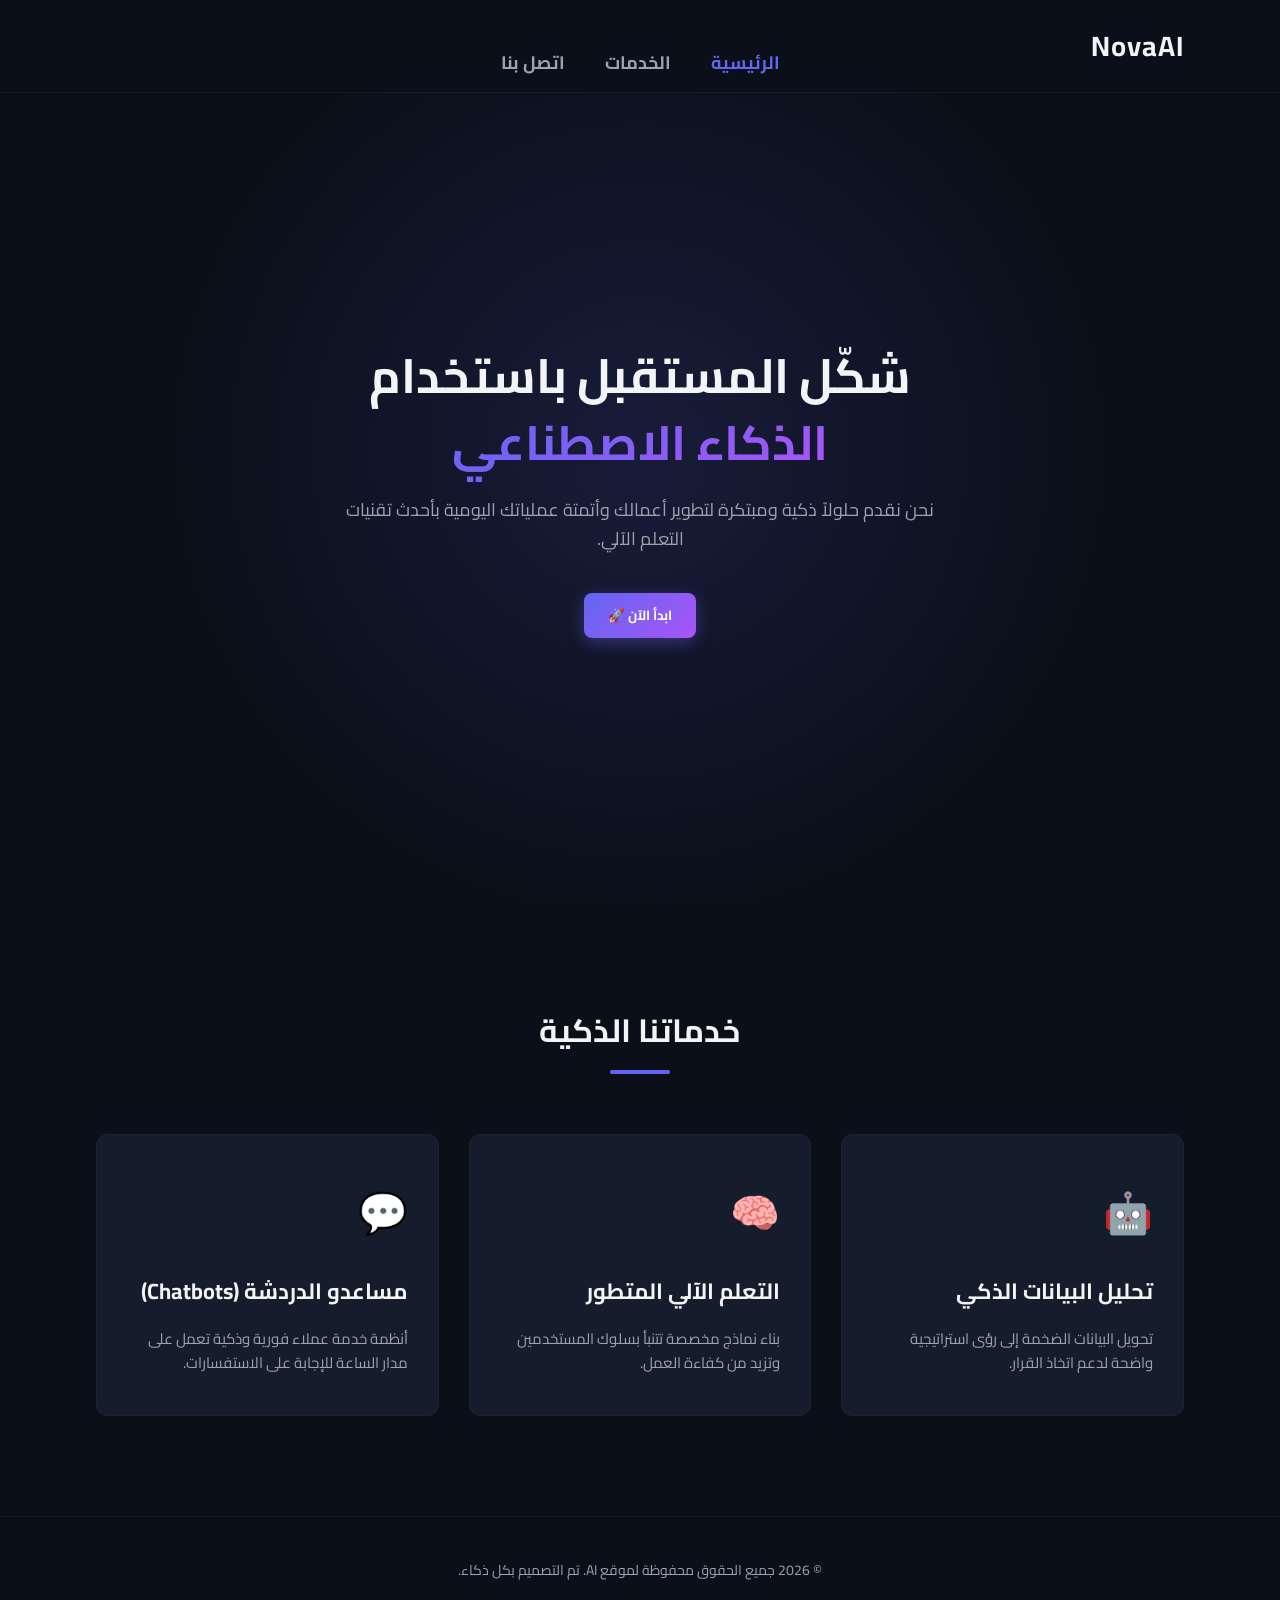
==== ai.html @ 1997c6a1 "Add files via upload" ====
<!DOCTYPE html>
<html lang="ar" dir="rtl">
<head>
    <meta charset="UTF-8">
    <meta name="viewport" content="width=device-width, initial-scale=1.0">
    <title>Nova AI</title>
    <link rel="stylesheet" href="style.css">
    <link rel="preconnect" href="https://fonts.googleapis.com">
    <link rel="preconnect" href="https://fonts.gstatic.com" crossorigin>
    <link href="https://fonts.googleapis.com/css2?family=Cairo:wght@300;400;700&display=swap" rel="stylesheet">
</head>
<style>
        * {
            margin: 0;
            padding: 0;
            box-sizing: border-box;
            font-family: 'Cairo', sans-serif;
        }

        :root {
            --bg-color: #0b0f19;
            --card-bg: #151c2c;
            --sidebar-bg: #0f1524;
            --primary-color: #6366f1;
            --secondary-color: #a855f7;
            --text-color: #f3f4f6;
            --text-muted: #9ca3af;
            --active-chat: rgba(99, 102, 241, 0.15);
            --danger-color: #ef4444;
            --success-color: #10b981;
        }

        body {
            background-color: var(--bg-color);
            color: var(--text-color);
            display: flex;
            height: 100vh;
            overflow: hidden;
            position: relative;
        }

        /* --- التعديل الخرافي الجديد: تكبير الضوء لأقصى درجة وزيادة قوته ووضوحه --- */
        body::before {
            content: "";
            position: absolute;
            top: 30%; /* رفعه للأعلى للشمال أكثر */
            left: 35%; 
            transform: translate(-50%, -50%);
            width: 1200px; /* تكبير الحجم بشكل هائل من 800px إلى 1200px ليغطي الخلفية بالكامل */
            height: 1200px;
            /* زيادة opacity الألوان لـ 0.28 و 0.12 ليصبح الضوء واضح جداً ومشبع */
            background: radial-gradient(circle, rgba(168, 85, 247, 0.28) 0%, rgba(99, 102, 241, 0.12) 40%, transparent 70%);
            pointer-events: none; 
            z-index: 0;
            filter: blur(60px); /* زيادة التمويه للحفاظ على انسيابية ونعومة الإضاءة العملاقة */
        }

        /* --- القائمة الجانبية (Sidebar) --- */
        .sidebar {
            width: 280px;
            background-color: var(--sidebar-bg);
            border-left: 1px solid rgba(255, 255, 255, 0.05);
            display: flex;
            flex-direction: column;
            padding: 15px;
            height: 100%;
            position: relative;
            z-index: 2;
        }

        .user-badge {
            background: rgba(255, 255, 255, 0.03);
            padding: 10px;
            border-radius: 8px;
            margin-bottom: 15px;
            font-size: 13px;
            border: 1px solid rgba(255, 255, 255, 0.05);
            color: var(--text-muted);
            text-align: center;
        }
        .user-badge strong { color: white; }

        .new-chat-btn {
            background: linear-gradient(135deg, var(--primary-color), var(--secondary-color));
            color: white;
            border: none;
            padding: 12px;
            border-radius: 10px;
            font-size: 15px;
            font-weight: bold;
            cursor: pointer;
            display: flex;
            align-items: center;
            justify-content: center;
            gap: 10px;
            margin-bottom: 15px;
        }

        .about-me-container {
            margin-bottom: 15px;
            background: rgba(255, 255, 255, 0.02);
            border: 1px solid rgba(255, 255, 255, 0.05);
            border-radius: 8px;
            overflow: hidden;
        }

        .about-me-toggle {
            width: 100%;
            background: none;
            border: none;
            color: var(--text-color);
            padding: 10px;
            font-size: 13px;
            font-weight: bold;
            text-align: right;
            cursor: pointer;
            display: flex;
            justify-content: space-between;
            align-items: center;
            transition: background 0.3s;
        }
        .about-me-toggle:hover { background: rgba(255, 255, 255, 0.03); }

        .about-me-content {
            display: none;
            padding: 10px;
            border-top: 1px solid rgba(255, 255, 255, 0.05);
            flex-direction: column;
            gap: 8px;
        }

        .about-me-content textarea {
            width: 100%;
            height: 70px;
            background-color: var(--bg-color);
            border: 1px solid rgba(255, 255, 255, 0.1);
            border-radius: 6px;
            color: white;
            padding: 8px;
            font-size: 12px;
            resize: none;
            outline: none;
            font-family: 'Cairo', sans-serif;
        }

        .save-about-btn {
            background-color: var(--primary-color);
            color: white;
            border: none;
            padding: 6px;
            border-radius: 4px;
            font-size: 12px;
            font-weight: bold;
            cursor: pointer;
            transition: opacity 0.3s;
        }
        .save-about-btn:hover { opacity: 0.9; }

        .history-title {
            font-size: 12px;
            color: var(--text-muted);
            margin-bottom: 10px;
            font-weight: bold;
        }

        .chats-list {
            flex: 1;
            overflow-y: auto;
            display: flex;
            flex-direction: column;
            gap: 8px;
        }

        .chat-item {
            padding: 10px 12px;
            background-color: rgba(255, 255, 255, 0.02);
            border-radius: 8px;
            cursor: pointer;
            font-size: 14px;
            display: flex;
            align-items: center;
            justify-content: space-between;
            transition: all 0.3s;
            border: 1px solid transparent;
            gap: 10px;
        }

        .chat-item-text {
            flex: 1;
            white-space: nowrap;
            overflow: hidden;
            text-overflow: ellipsis;
        }

        .chat-item:hover, .chat-item.active {
            background-color: var(--active-chat);
            border-color: rgba(99, 102, 241, 0.3);
            color: white;
        }

        .delete-chat-btn {
            background: none;
            border: none;
            color: var(--text-muted);
            cursor: pointer;
            font-size: 14px;
            padding: 2px 5px;
            border-radius: 4px;
            transition: all 0.2s;
            display: flex;
            align-items: center;
            justify-content: center;
        }
        .delete-chat-btn:hover {
            color: #f87171;
            background-color: rgba(239, 68, 68, 0.15);
        }

        .sidebar-footer {
            padding-top: 15px;
            border-top: 1px solid rgba(255, 255, 255, 0.05);
            display: flex;
            flex-direction: column;
            gap: 10px;
        }

        .home-btn {
            background-color: rgba(99, 102, 241, 0.1);
            color: #a5b4fc;
            border: 1px solid rgba(99, 102, 241, 0.2);
            padding: 10px;
            border-radius: 8px;
            cursor: pointer;
            font-size: 14px;
            font-weight: bold;
            text-align: center;
            text-decoration: none;
            transition: all 0.3s;
        }
        .home-btn:hover {
            background-color: rgba(99, 102, 241, 0.2);
            color: white;
        }

        .logout-btn {
            background-color: rgba(239, 68, 68, 0.1);
            color: #f87171;
            border: 1px solid rgba(239, 68, 68, 0.2);
            padding: 10px;
            border-radius: 8px;
            cursor: pointer;
            font-size: 14px;
            font-weight: bold;
            text-align: center;
            transition: all 0.3s;
        }
        .logout-btn:hover { background-color: rgba(239, 68, 68, 0.2); }

        /* --- منطقة الشات الرئيسية --- */
        .main-chat {
            flex: 1;
            display: flex;
            flex-direction: column;
            background-color: transparent; 
            height: 100%;
            position: relative;
            z-index: 1;
        }

        .ai-header {
            padding: 20px;
            background-color: rgba(21, 28, 44, 0.6); /* زيادة الشفافية لتجعل الضوء العملاق يسطع من الخلف */
            backdrop-filter: blur(12px);
            border-bottom: 1px solid rgba(255, 255, 255, 0.05);
            display: flex;
            align-items: center;
            justify-content: space-between;
        }

        .ai-header h2 { font-size: 18px; }
        .ai-header h2 span { color: var(--primary-color); }

        .header-controls {
            display: flex;
            align-items: center;
            gap: 12px;
        }

        .voice-selector {
            background-color: var(--bg-color);
            color: var(--text-color);
            border: 1px solid rgba(255, 255, 255, 0.1);
            padding: 8px 12px;
            border-radius: 8px;
            font-size: 13px;
            outline: none;
            cursor: pointer;
            font-family: 'Cairo', sans-serif;
        }

        .voice-selector option {
            background-color: var(--card-bg);
        }

        .call-btn {
            background-color: rgba(16, 185, 129, 0.1);
            color: var(--success-color);
            border: 1px solid rgba(16, 185, 129, 0.2);
            padding: 8px 16px;
            border-radius: 20px;
            cursor: pointer;
            font-weight: bold;
            display: flex;
            align-items: center;
            gap: 8px;
            transition: all 0.3s;
        }
        .call-btn.in-call {
            background-color: rgba(239, 68, 68, 0.2);
            color: var(--danger-color);
            border-color: rgba(239, 68, 68, 0.3);
            animation: pulse 1.5s infinite;
        }

        .chat-box {
            flex: 1;
            padding: 20px;
            overflow-y: auto;
            display: flex;
            flex-direction: column;
            gap: 20px;
            background: transparent;
        }

        .message {
            max-width: 75%;
            padding: 14px 18px;
            border-radius: 12px;
            line-height: 1.6;
            font-size: 15px;
            word-wrap: break-word;
            box-shadow: 0 4px 15px rgba(0, 0, 0, 0.1);
        }

        .message.bot { background-color: rgba(21, 28, 44, 0.8); border: 1px solid rgba(255, 255, 255, 0.05); align-self: flex-start; border-top-right-radius: 2px;}
        .message.user { background: linear-gradient(135deg, var(--primary-color), var(--secondary-color)); color: white; align-self: flex-end; border-top-left-radius: 2px;}
        .message.error { background-color: rgba(239, 68, 68, 0.1); color: #f87171; align-self: center; font-size: 13px; }

        .input-area {
            padding: 20px;
            border-top: 1px solid rgba(255, 255, 255, 0.05);
            background-color: rgba(21, 28, 44, 0.6);
            backdrop-filter: blur(12px);
        }

        .input-wrapper {
            display: flex;
            gap: 12px;
            max-width: 900px;
            margin: 0 auto;
            width: 100%;
            align-items: center;
        }

        .input-wrapper input {
            flex: 1;
            background-color: var(--bg-color);
            border: 1px solid rgba(255, 255, 255, 0.1);
            padding: 14px 20px;
            border-radius: 10px;
            color: white;
            outline: none;
        }

        .voice-btn {
            background-color: rgba(255, 255, 255, 0.03);
            color: var(--text-muted);
            border: 1px solid rgba(255, 255, 255, 0.1);
            width: 48px;
            height: 48px;
            border-radius: 10px;
            cursor: pointer;
            font-size: 20px;
            display: flex;
            align-items: center;
            justify-content: center;
            transition: all 0.3s;
        }
        .voice-btn.recording {
            background-color: rgba(239, 68, 68, 0.2);
            color: var(--danger-color);
            border-color: var(--danger-color);
            animation: pulse 1.5s infinite;
        }

        .send-btn {
            background: linear-gradient(135deg, var(--primary-color), var(--secondary-color));
            color: white;
            border: none;
            height: 48px;
            padding: 0 24px;
            border-radius: 10px;
            font-weight: 700;
            cursor: pointer;
        }

        @keyframes pulse {
            0% { transform: scale(1); }
            50% { transform: scale(1.04); box-shadow: 0 0 15px rgba(239, 68, 68, 0.4); }
            100% { transform: scale(1); }
        }

        @media (max-width: 768px) {
            body { flex-direction: column; }
            .sidebar { width: 100%; height: auto; max-height: 320px; border-left: none; border-bottom: 1px solid rgba(255, 255, 255, 0.05); overflow-y: auto;}
            body::before { width: 500px; height: 500px; top: 35%; left: 50%; }
        }
    </style>
    <link href="https://fonts.googleapis.com/css2?family=Cairo:wght@400;700&display=swap" rel="stylesheet">
</head>
<body>

    <div class="sidebar">
        <div class="user-badge" id="userBadge">مرحباً، <strong>مستخدم</strong></div>
        <button class="new-chat-btn" onclick="startNewChat()">📝 محادثة جديدة</button>
        
        <div class="about-me-container">
            <button class="about-me-toggle" onclick="toggleAboutMePanel()">👤 عرّفني عن نفسك <span id="aboutArrow">▼</span></button>
            <div class="about-me-content" id="aboutMeContent">
                <textarea id="aboutMeText" placeholder="اكتب هنا ماذا تحب، ماذا تكره، مجال عملك، أو كيف ترغب أن يناديك الـ AI..."></textarea>
                <button class="save-about-btn" onclick="saveAboutMeData()">حفظ البيانات 💾</button>
            </div>
        </div>

        <div class="history-title">محادثاتك الحالية</div>
        <div class="chats-list" id="chatsList"></div>
        
        <div class="sidebar-footer">
            <a href="index.html" class="home-btn" onclick="stopLiveCallUI()">🏠 الصفحة الرئيسية</a>
            <button class="logout-btn" onclick="handleLogout()">تسجيل الخروج 🚪</button>
        </div>
    </div>

    <div class="main-chat">
        <div class="ai-header">
            <h2>🤖 مساعد <span>NovaAI</span> المباشر</h2>
            
            <div class="header-controls">
                <select id="genderVoiceSelect" class="voice-selector" onchange="window.speechSynthesis.cancel()">
                    <option value="female">👤 صوت أنثى</option>
                    <option value="male">👨 صوت ذكر</option>
                </select>
                <button class="call-btn" id="callBtn" onclick="toggleLiveCall()">📞 مكالمة صوتية</button>
            </div>
        </div>
        <div class="chat-box" id="chatBox"></div>
        <div class="input-area">
            <div class="input-wrapper">
                <button class="voice-btn" id="voiceBtn" onclick="toggleVoiceRecord()">🎙️</button>
                <input type="text" id="userInput" placeholder="اكتب سؤالك أو استخدم الفويس..." onkeypress="checkEnter(event)">
                <button class="send-btn" onclick="sendMessage()">إرسال ✨</button>
            </div>
        </div>
    </div>

    <script>
        let currentUser = JSON.parse(localStorage.getItem('nova_current_user')) || null;
        let userChats = {};
        let currentChatId = "";
        
        let recognition;
        let isRecording = false;
        let isCallActive = false;
        let shouldKeepListening = false;

        window.onload = function() {
            if (!currentUser) {
                window.location.href = "index.html";
                return;
            }
            document.getElementById('userBadge').innerHTML = `مرحباً، <strong>${currentUser.name}</strong>`;
            
            userChats = JSON.parse(localStorage.getItem(`chats_${currentUser.email}`)) || {};
            currentChatId = localStorage.getItem(`current_id_${currentUser.email}`) || "";

            const savedAbout = localStorage.getItem(`about_${currentUser.email}`) || "";
            document.getElementById('aboutMeText').value = savedAbout;

            if (Object.keys(userChats).length === 0 || !currentChatId) {
                startNewChat();
            } else {
                renderSidebar();
                loadChat(currentChatId);
            }

            initSpeechRecognition();
            
            if (typeof speechSynthesis !== 'undefined' && speechSynthesis.onvoiceschanged !== undefined) {
                speechSynthesis.onvoiceschanged = () => {};
            }
        };

        function toggleAboutMePanel() {
            const panel = document.getElementById('aboutMeContent');
            const arrow = document.getElementById('aboutArrow');
            if (panel.style.display === 'flex') {
                panel.style.display = 'none';
                arrow.innerText = '▼';
            } else {
                panel.style.display = 'flex';
                arrow.innerText = '▲';
            }
        }

        function saveAboutMeData() {
            const text = document.getElementById('aboutMeText').value.trim();
            localStorage.setItem(`about_${currentUser.email}`, text);
            alert("تم حفظ بيانات اهتماماتك بنجاح! الـ AI سيعتمد عليها في الردود القادمة البطل. ⚡");
            toggleAboutMePanel();
        }

        function getSystemPrompt(isCall = false) {
            const personalInfo = localStorage.getItem(`about_${currentUser.email}`) || "";
            let basePrompt = "أنت مساعد ذكي واسمك NovaAI وتجيب دائما باللغة العربية باختصار وسرعة.";
            
            if (isCall) {
                basePrompt = "أنت مساعد ذكي في مكالمة صوتية حية. أجب دائماً باللغة العربية باختصار شديد ومباشر (سطر واحد فقط).";
            }

            if (personalInfo) {
                basePrompt += `\nمعلومات هامة جداً عن المستخدم يجب أن تبني إجابتك وتفضيلاتك وتعاملك معها بناءً عليها: [ ${personalInfo} ]`;
            }
            return basePrompt;
        }

        function initSpeechRecognition() {
            window.SpeechRecognition = window.SpeechRecognition || window.webkitSpeechRecognition;
            if (window.SpeechRecognition) {
                recognition = new SpeechRecognition();
                recognition.continuous = false;
                recognition.lang = 'ar-SA';
                recognition.interimResults = false;

                recognition.onresult = function(event) {
                    const resultText = event.results[0][0].transcript;
                    if (isCallActive) {
                        sendLiveCallMessage(resultText);
                    } else {
                        document.getElementById('userInput').value = resultText;
                        stopVoiceUI();
                    }
                };

                recognition.onerror = function() {
                    if (isCallActive && shouldKeepListening) {
                        try { recognition.start(); } catch(e){}
                    }
                };

                recognition.onend = function() {
                    if (isRecording) stopVoiceUI();
                    if (isCallActive && shouldKeepListening && !window.speechSynthesis.speaking) {
                        try { recognition.start(); } catch(e){}
                    }
                };
            }
        }

        function toggleVoiceRecord() {
            if (!recognition) {
                alert("متصفحك لا يدعم التعرف على الصوت.");
                return;
            }
            if (isRecording) {
                recognition.stop();
                stopVoiceUI();
            } else {
                if (isCallActive) toggleLiveCall();
                isRecording = true;
                document.getElementById('voiceBtn').classList.add('recording');
                document.getElementById('userInput').placeholder = "جاري الاستماع لصوتك... تكلم الآن";
                recognition.start();
            }
        }

        function stopVoiceUI() {
            isRecording = false;
            document.getElementById('voiceBtn').classList.remove('recording');
            document.getElementById('userInput').placeholder = "اكتب سؤالك أو استخدم الفويس...";
        }

        function toggleLiveCall() {
            if (!recognition) {
                alert("متصفحك لا يدعم المكالمات الصوتية الذكية.");
                return;
            }
            if (isCallActive) {
                stopLiveCallUI();
            } else {
                if (isRecording) toggleVoiceRecord();
                isCallActive = true;
                shouldKeepListening = true;
                document.getElementById('callBtn').classList.add('in-call');
                document.getElementById('callBtn').innerText = "🛑 إنهاء المكالمة";
                speakText("أهلاً بك، تم بدء الاتصال بنجاح. أنا أستمع إليك الآن تفضل.");
                
                setTimeout(() => {
                    if (isCallActive) {
                        try { recognition.start(); } catch(e){}
                    }
                }, 4000);
            }
        }

        function stopLiveCallUI() {
            isCallActive = false;
            shouldKeepListening = false;
            window.speechSynthesis.cancel();
            if (recognition) {
                try { recognition.stop(); } catch(e){}
            }
            document.getElementById('callBtn').classList.remove('in-call');
            document.getElementById('callBtn').innerText = "📞 مكالمة صوتية";
        }

        function speakText(text) {
            window.speechSynthesis.cancel();
            const utterance = new SpeechSynthesisUtterance(text);
            utterance.lang = 'ar-SA';
            
            const selectedGender = document.getElementById('genderVoiceSelect').value;
            const voices = window.speechSynthesis.getVoices();
            
            let arabicVoices = voices.filter(voice => voice.lang.includes('ar'));
            let targetVoice = null;

            if (selectedGender === 'female') {
                targetVoice = arabicVoices.find(v => 
                    v.name.toLowerCase().includes('female') || 
                    v.name.toLowerCase().includes('mady') || 
                    v.name.toLowerCase().includes('zayd') ||
                    v.name.includes('ليلى') || v.name.includes('مريم') || v.name.includes('زينة')
                );
                utterance.pitch = 1.35; 
                utterance.rate = 1.05; 
            } else {
                targetVoice = arabicVoices.find(v => 
                    v.name.toLowerCase().includes('male') || 
                    v.name.toLowerCase().includes('naim') ||
                    v.name.includes('ماجد') || v.name.includes('طارق')
                );
                utterance.pitch = 0.70; 
                utterance.rate = 0.90; 
            }

            if (targetVoice) {
                utterance.voice = targetVoice;
            } else if (arabicVoices.length > 0) {
                utterance.voice = arabicVoices[0];
            }

            utterance.onend = function() {
                if (isCallActive && shouldKeepListening) {
                    try { recognition.start(); } catch(e){}
                }
            };
            
            window.speechSynthesis.speak(utterance);
        }

async function sendLiveCallMessage(text) {
    if (text.trim() === '') return;
    
    printMessage('user', text);
    userChats[currentChatId].messages.push({ role: "user", text: text });

    try {
        const systemPrompt = getSystemPrompt(true);
        const fullPrompt = `${systemPrompt}\nالمستخدم: ${text}`;
        const encodedPrompt = encodeURIComponent(fullPrompt);
        
        const response = await fetch(`https://text.pollinations.ai/${encodedPrompt}?model=searchgpt&system=true`);
        if (!response.ok) throw new Error('Network error');
        
        const aiResponseText = await response.text();
        const cleanReply = aiResponseText.trim();

        printMessage('bot', cleanReply);
        userChats[currentChatId].messages.push({ role: "bot", text: cleanReply });
        saveUserData();
        
        speakText(cleanReply);

    } catch (error) {
        if (isCallActive && shouldKeepListening) {
            speakText("عذراً حبيبي، واجهت مشكلة اتصال خفيفة. أعد الكلمة.");
        }
    }
}
        function printMessage(role, text) {
            const chatBox = document.getElementById('chatBox');
            const msgDiv = document.createElement('div');
            msgDiv.className = `message ${role}`;
            msgDiv.innerText = text;
            chatBox.appendChild(msgDiv);
            chatBox.scrollTop = chatBox.scrollHeight;
        }

        function handleLogout() {
            stopLiveCallUI();
            localStorage.removeItem('nova_current_user');
            window.location.href = "index.html";
        }

        function startNewChat() {
            const id = 'chat_' + Date.now();
            userChats[id] = {
                title: "محادثه جديده",
                messages: [{ role: "bot", text: `أهلاً بك يا ${currentUser.name}! كيف يمكنني مساعدتك اليوم؟ ⚡` }]
            };
            currentChatId = id;
            saveUserData();
            renderSidebar();
            loadChat(id);
        }

        function deleteChat(chatId, event) {
            event.stopPropagation();
            if (confirm("هل أنت متأكد من رغبتك في حذف هذه المحادثة نهائياً؟")) {
                if (isCallActive && currentChatId === chatId) { stopLiveCallUI(); }
                delete userChats[chatId];
                saveUserData();
                if (currentChatId === chatId) {
                    const remainingChatIds = Object.keys(userChats);
                    if (remainingChatIds.length > 0) { currentChatId = remainingChatIds[0]; } 
                    else { startNewChat(); return; }
                }
                renderSidebar();
                loadChat(currentChatId);
            }
        }

        function saveUserData() {
            if (currentUser) {
                localStorage.setItem(`chats_${currentUser.email}`, JSON.stringify(userChats));
                localStorage.setItem(`current_id_${currentUser.email}`, currentChatId);
            }
        }

        function renderSidebar() {
            const listContainer = document.getElementById('chatsList');
            listContainer.innerHTML = "";
            const sortedIds = Object.keys(userChats).sort((a, b) => b.split('_')[1] - a.split('_')[1]);

            sortedIds.forEach(id => {
                const item = document.createElement('div');
                item.className = `chat-item ${id === currentChatId ? 'active' : ''}`;
                item.onclick = () => { if(!isCallActive) loadChat(id); };

                const textSpan = document.createElement('span');
                textSpan.className = 'chat-item-text';
                textSpan.innerText = userChats[id].title;

                const deleteBtn = document.createElement('button');
                deleteBtn.className = 'delete-chat-btn';
                deleteBtn.innerHTML = '🗑️';
                deleteBtn.title = 'حذف المحادثة';
                deleteBtn.onclick = (e) => deleteChat(id, e);

                item.appendChild(textSpan);
                item.appendChild(deleteBtn);
                listContainer.appendChild(item);
            });
        }

        function loadChat(id) {
            currentChatId = id;
            saveUserData();
            renderSidebar();

            const chatBox = document.getElementById('chatBox');
            chatBox.innerHTML = "";

            if (userChats[id] && userChats[id].messages) {
                userChats[id].messages.forEach(msg => {
                    printMessage(msg.role, msg.text);
                });
            }
        }

async function sendMessage() {
    const inputElement = document.getElementById('userInput');
    const messageText = inputElement.value.trim();
    if (messageText === '') return;

    if (userChats[currentChatId].title === "محادثه جديده") {
        userChats[currentChatId].title = messageText.substring(0, 22) + (messageText.length > 22 ? "..." : "");
        renderSidebar();
    }

    printMessage('user', messageText);
    userChats[currentChatId].messages.push({ role: "user", text: messageText });
    inputElement.value = '';

    const chatBox = document.getElementById('chatBox');
    const loadingDiv = document.createElement('div');
    loadingDiv.className = 'message bot';
    loadingDiv.innerText = "جاري الكتابة... ⚡";
    chatBox.appendChild(loadingDiv);
    chatBox.scrollTop = chatBox.scrollHeight;

    try {
        const systemPrompt = getSystemPrompt(false);
        // التعديل هنا: دمج النص بنظام نقي ومباشر لضمان عدم حدوث مشاكل في السيرفر المجاني
        const fullPrompt = `${systemPrompt}\nالمستخدم: ${messageText}`;
        const encodedPrompt = encodeURIComponent(fullPrompt);
        
        // استخدام موديل مستقر وسريع جداً لتجنب الـ Fetch error
        const response = await fetch(`https://text.pollinations.ai/${encodedPrompt}?model=searchgpt&system=true`);
        
        if (!response.ok) throw new Error('Network response was not ok');
        const aiResponseText = await response.text();
        
        if (chatBox.contains(loadingDiv)) { chatBox.removeChild(loadingDiv); }

        const cleanReply = aiResponseText.trim();
        printMessage('bot', cleanReply);
        userChats[currentChatId].messages.push({ role: "bot", text: cleanReply });
        saveUserData();

    } catch (error) {
        if (chatBox.contains(loadingDiv)) { chatBox.removeChild(loadingDiv); }
        printMessage('error', "⚠️ السيرفر مشغول حالياً، جرب إرسال الرسالة مرة أخرى.");
        console.error("Fetch error:", error);
    }
}    </script>
</body>
</html>
---- style.css ----
/* إعدادات عامة */
* {
    margin: 0;
    padding: 0;
    box-sizing: border-box;
    font-family: 'Cairo', sans-serif;
}

:root {
    --bg-color: #0b0f19;
    --card-bg: #151c2c;
    --primary-color: #6366f1;
    --secondary-color: #a855f7;
    --text-color: #f3f4f6;
    --text-muted: #9ca3af;
}

body {
    background-color: var(--bg-color);
    color: var(--text-color);
    overflow-x: hidden;
}

.container {
    width: 85%;
    max-width: 1200px;
    margin: 0 auto;
}

/* تحديث شريط التنقل للتوسيط الكامل */
header {
    background-color: rgba(11, 15, 25, 0.8);
    backdrop-filter: blur(10px);
    position: fixed;
    width: 100%;
    top: 0;
    z-index: 100;
    border-bottom: 1px solid rgba(255, 255, 255, 0.05);
}

.navbar {
    display: flex;
    justify-content: space-between; /* يحافظ على الشعار في طرفه */
    align-items: center;
    padding: 20px 0;
    position: relative; /* ضرورية ليعمل التوسيط المطلق للقائمة بداخلها */
}

/* تكبير حجم الشعار (اللوجو) */
.logo {
    font-size: 28px; /* كانت 24px */
    font-weight: 700;
    letter-spacing: 1px;
}

/* تكبير حجم روابط القائمة وزيادة المسافة بينها */
.nav-links {
    display: flex;
    list-style: none;
    gap: 40px; /* زدت المسافة بين الكلمات من 30px لـ 40px لتكون مريحة أكثر */
    position: absolute;
    left: 50%;
    transform: translateX(-50%);
}

.nav-links a {
    color: var(--text-muted);
    text-decoration: none;
    transition: color 0.3s;
    font-size: 18px; /* ضفنا حجم الخط هنا لتكبير الروابط */
    font-weight: 700; /* جعلنا الخط عريض (Bold) ليبدو أوضح وأجمل */
}
.nav-links a:hover, .nav-links a.active {
    color: var(--primary-color);
}
/* الأزرار */
.btn {
    display: inline-block;
    padding: 10px 24px;
    border-radius: 8px;
    text-decoration: none;
    font-weight: 700;
    transition: all 0.3s ease;
}

.btn-nav {
    background: linear-gradient(135deg, var(--primary-color), var(--secondary-color));
    color: white;
}

.btn-primary {
    background: linear-gradient(135deg, var(--primary-color), var(--secondary-color));
    color: white;
    box-shadow: 0 4px 15px rgba(99, 102, 241, 0.4);
}

.btn-secondary {
    background: transparent;
    color: white;
    border: 1px solid rgba(255, 255, 255, 0.2);
}

.btn:hover {
    transform: translateY(-2px);
    opacity: 0.9;
}

/* القسم الرئيسي (Hero) */
.hero {
    height: 100vh;
    display: flex;
    align-items: center;
    justify-content: center;
    text-align: center;
    background: radial-gradient(circle at center, rgba(99, 102, 241, 0.15) 0%, transparent 60%);
    padding-top: 80px;
}

.hero-content h1 {
    font-size: 48px;
    line-height: 1.4;
    margin-bottom: 20px;
}

.hero-content h1 span {
    background: linear-gradient(135deg, var(--primary-color), var(--secondary-color));
    -webkit-background-clip: text;
    -webkit-text-fill-color: transparent;
}

.hero-content p {
    color: var(--text-muted);
    font-size: 18px;
    max-width: 600px;
    margin: 0 auto 40px auto;
    line-height: 1.6;
}

.hero-buttons {
    display: flex;
    justify-content: center;
    gap: 20px;
}

/* قسم الخدمات */
.services {
    padding: 100px 0;
}

.section-title {
    text-align: center;
    font-size: 32px;
    margin-bottom: 60px;
    position: relative;
}

.section-title::after {
    content: '';
    display: block;
    width: 60px;
    height: 4px;
    background: var(--primary-color);
    margin: 10px auto 0 auto;
    border-radius: 2px;
}

.services-grid {
    display: grid;
    grid-template-columns: repeat(auto-fit, minmax(300px, 1fr));
    gap: 30px;
}

.card {
    background-color: var(--card-bg);
    padding: 40px 30px;
    border-radius: 12px;
    transition: all 0.3s ease;
    border: 1px solid rgba(255, 255, 255, 0.03);
}

.card:hover {
    transform: translateY(-10px);
    border-color: rgba(99, 102, 241, 0.3);
    box-shadow: 0 10px 30px rgba(0, 0, 0, 0.3);
}

.card-icon {
    font-size: 40px;
    margin-bottom: 20px;
}

.card h3 {
    font-size: 22px;
    margin-bottom: 15px;
}

.card p {
    color: var(--text-muted);
    font-size: 15px;
    line-height: 1.6;
}

/* التذييل */
footer {
    text-align: center;
    padding: 40px 0;
    color: var(--text-muted);
    border-top: 1px solid rgba(255, 255, 255, 0.05);
    font-size: 14px;
}

/* التوافق مع الشاشات الصغيرة */
@media (max-width: 768px) {
    .nav-links, .btn-nav {
        display: none; /* لإبقاء التصميم بسيطاً على الهواتف بدون تعقيد JS */
    }
    .hero-content h1 {
        font-size: 32px;
    }
    .hero-buttons {
        flex-direction: column;
        gap: 15px;
    }
}

-----------------------------------------------services.html---------------------

/* تنسيق خاص بصفحة الخدمات المستقلة */
.page-header {
    padding: 150px 0 50px 0;
    text-align: center;
    background: radial-gradient(circle at top, rgba(168, 85, 247, 0.1) 0%, transparent 50%);
}

.page-header h1 {
    font-size: 40px;
    margin-bottom: 15px;
    background: linear-gradient(135deg, var(--primary-color), var(--secondary-color));
    -webkit-background-clip: text;
    -webkit-text-fill-color: transparent;
}

.page-header p {
    color: var(--text-muted);
    font-size: 16px;
    max-width: 600px;
    margin: 0 auto;
    line-height: 1.6;
}

.services-page-content {
    padding: 60px 0 100px 0;
}

-----------------------------------------------contact.html---------------------



/* تنسيقات صفحة اتصل بنا */
.contact-section {
    padding: 40px 0 100px 0;
}

.contact-container {
    display: grid;
    grid-template-columns: 1fr 1.5fr;
    gap: 50px;
    align-items: start;
}

/* صندوق معلومات الاتصال */
.contact-info {
    background-color: var(--card-bg);
    padding: 40px;
    border-radius: 12px;
    border: 1px solid rgba(255, 255, 255, 0.03);
}

.contact-info h3 {
    font-size: 24px;
    margin-bottom: 10px;
    color: var(--text-color);
}

.info-desc {
    color: var(--text-muted);
    font-size: 14px;
    margin-bottom: 30px;
}

.info-item {
    display: flex;
    align-items: center;
    gap: 20px;
    margin-bottom: 25px;
}

.info-icon {
    font-size: 28px;
    background: rgba(99, 102, 241, 0.1);
    padding: 10px;
    border-radius: 8px;
    width: 50px;
    height: 50px;
    display: flex;
    align-items: center;
    justify-content: center;
}

.info-item h4 {
    font-size: 16px;
    margin-bottom: 2px;
}

.info-item p {
    color: var(--text-muted);
    font-size: 14px;
}

/* تصميم النموذج (Form) */
.contact-form {
    background-color: var(--card-bg);
    padding: 40px;
    border-radius: 12px;
    border: 1px solid rgba(255, 255, 255, 0.03);
    display: flex;
    flex-direction: column;
    gap: 20px;
}

.form-group {
    display: flex;
    flex-direction: column;
    gap: 8px;
}

.form-group label {
    font-size: 14px;
    color: var(--text-color);
    font-weight: 700;
}

.form-group input, .form-group textarea {
    background-color: #0b0f19;
    border: 1px solid rgba(255, 255, 255, 0.1);
    padding: 12px 15px;
    border-radius: 8px;
    color: white;
    font-family: 'Cairo', sans-serif;
    font-size: 14px;
    transition: border-color 0.3s;
}

.form-group input:focus, .form-group textarea:focus {
    outline: none;
    border-color: var(--primary-color);
}

.btn-block {
    width: 100%;
    border: none;
    cursor: pointer;
    font-size: 16px;
    padding: 14px;
}

/* التوافق مع الهواتف */
@media (max-width: 900px) {
    .contact-container {
        grid-template-columns: 1fr;
        gap: 30px;
    }
}
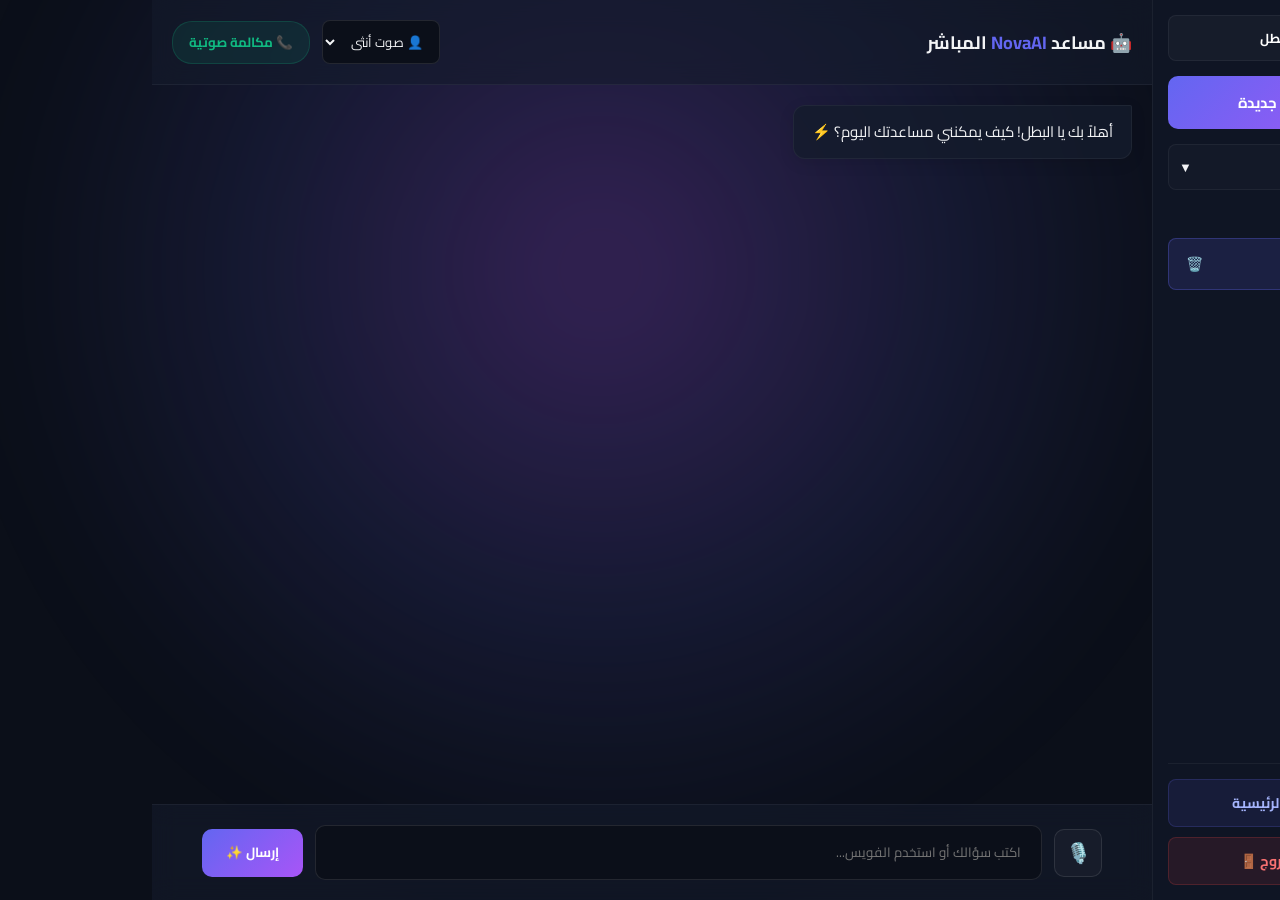
==== commit abe40c13: "Add files via upload" ====
--- a/ai.html
+++ b/ai.html
@@ -473,33 +473,32 @@
         let isCallActive = false;
         let shouldKeepListening = false;
 
-        window.onload = function() {
-            if (!currentUser) {
-                window.location.href = "index.html";
-                return;
-            }
-            document.getElementById('userBadge').innerHTML = `مرحباً، <strong>${currentUser.name}</strong>`;
-            
-            userChats = JSON.parse(localStorage.getItem(`chats_${currentUser.email}`)) || {};
-            currentChatId = localStorage.getItem(`current_id_${currentUser.email}`) || "";
-
-            const savedAbout = localStorage.getItem(`about_${currentUser.email}`) || "";
-            document.getElementById('aboutMeText').value = savedAbout;
-
-            if (Object.keys(userChats).length === 0 || !currentChatId) {
-                startNewChat();
-            } else {
-                renderSidebar();
-                loadChat(currentChatId);
-            }
-
-            initSpeechRecognition();
-            
-            if (typeof speechSynthesis !== 'undefined' && speechSynthesis.onvoiceschanged !== undefined) {
-                speechSynthesis.onvoiceschanged = () => {};
-            }
-        };
-
+window.onload = function() {
+    // إذا لم يجد مستخدم مسجل، سيضع اسماً افتراضياً بدلاً من إخفاء القائمة أو الخروج
+    if (!currentUser) {
+        currentUser = { name: "البطل", email: "guest@nova.ai" };
+    }
+    document.getElementById('userBadge').innerHTML = `مرحباً، <strong>${currentUser.name}</strong>`;
+    
+    userChats = JSON.parse(localStorage.getItem(`chats_${currentUser.email}`)) || {};
+    currentChatId = localStorage.getItem(`current_id_${currentUser.email}`) || "";
+
+    const savedAbout = localStorage.getItem(`about_${currentUser.email}`) || "";
+    document.getElementById('aboutMeText').value = savedAbout;
+
+    if (Object.keys(userChats).length === 0 || !currentChatId) {
+        startNewChat();
+    } else {
+        renderSidebar();
+        loadChat(currentChatId);
+    }
+
+    initSpeechRecognition();
+    
+    if (typeof speechSynthesis !== 'undefined' && speechSynthesis.onvoiceschanged !== undefined) {
+        speechSynthesis.onvoiceschanged = () => {};
+    }
+};
         function toggleAboutMePanel() {
             const panel = document.getElementById('aboutMeContent');
             const arrow = document.getElementById('aboutArrow');
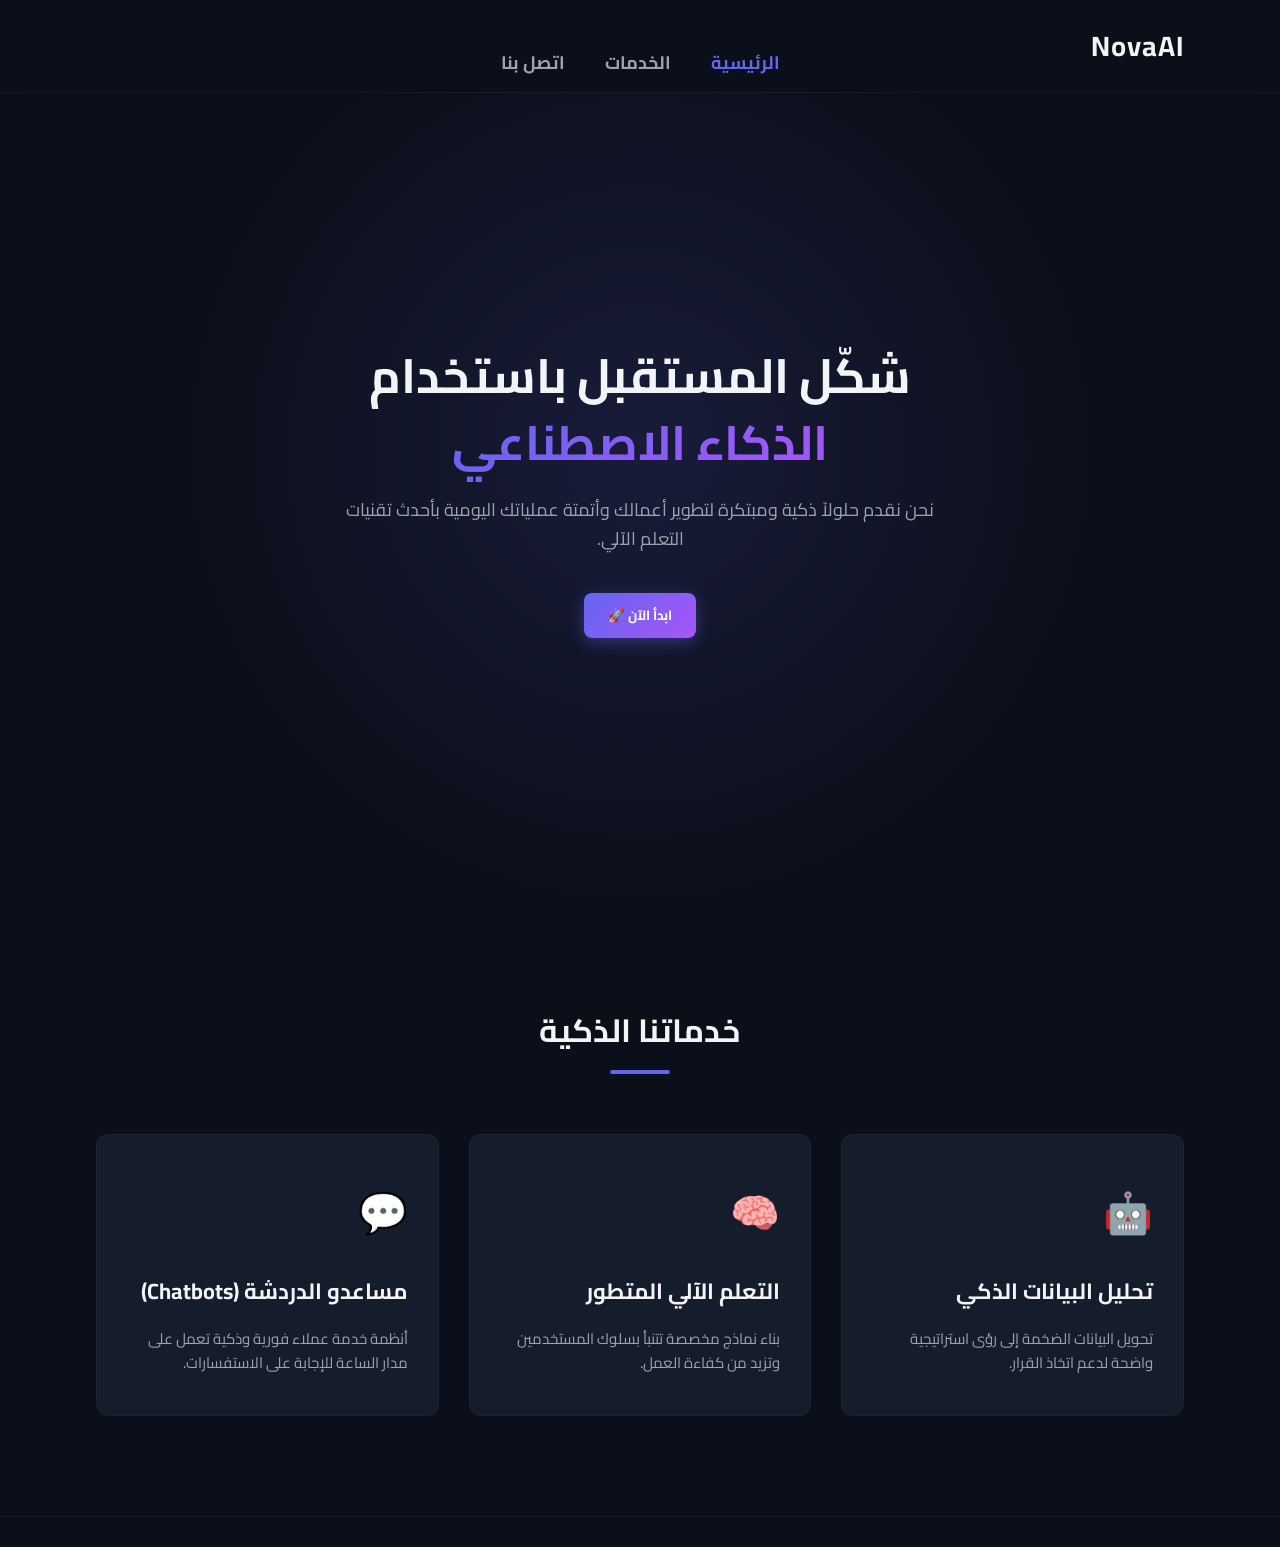
==== commit dedb129f: "Add files via upload" ====
--- a/ai.html
+++ b/ai.html
@@ -1,14 +1,3 @@
-<!DOCTYPE html>
-<html lang="ar" dir="rtl">
-<head>
-    <meta charset="UTF-8">
-    <meta name="viewport" content="width=device-width, initial-scale=1.0">
-    <title>Nova AI</title>
-    <link rel="stylesheet" href="style.css">
-    <link rel="preconnect" href="https://fonts.googleapis.com">
-    <link rel="preconnect" href="https://fonts.gstatic.com" crossorigin>
-    <link href="https://fonts.googleapis.com/css2?family=Cairo:wght@300;400;700&display=swap" rel="stylesheet">
-</head>
 <style>
         * {
             margin: 0;
@@ -473,32 +462,33 @@
         let isCallActive = false;
         let shouldKeepListening = false;
 
-window.onload = function() {
-    // إذا لم يجد مستخدم مسجل، سيضع اسماً افتراضياً بدلاً من إخفاء القائمة أو الخروج
-    if (!currentUser) {
-        currentUser = { name: "البطل", email: "guest@nova.ai" };
-    }
-    document.getElementById('userBadge').innerHTML = `مرحباً، <strong>${currentUser.name}</strong>`;
-    
-    userChats = JSON.parse(localStorage.getItem(`chats_${currentUser.email}`)) || {};
-    currentChatId = localStorage.getItem(`current_id_${currentUser.email}`) || "";
-
-    const savedAbout = localStorage.getItem(`about_${currentUser.email}`) || "";
-    document.getElementById('aboutMeText').value = savedAbout;
-
-    if (Object.keys(userChats).length === 0 || !currentChatId) {
-        startNewChat();
-    } else {
-        renderSidebar();
-        loadChat(currentChatId);
-    }
-
-    initSpeechRecognition();
-    
-    if (typeof speechSynthesis !== 'undefined' && speechSynthesis.onvoiceschanged !== undefined) {
-        speechSynthesis.onvoiceschanged = () => {};
-    }
-};
+        window.onload = function() {
+            if (!currentUser) {
+                window.location.href = "index.html";
+                return;
+            }
+            document.getElementById('userBadge').innerHTML = `مرحباً، <strong>${currentUser.name}</strong>`;
+            
+            userChats = JSON.parse(localStorage.getItem(`chats_${currentUser.email}`)) || {};
+            currentChatId = localStorage.getItem(`current_id_${currentUser.email}`) || "";
+
+            const savedAbout = localStorage.getItem(`about_${currentUser.email}`) || "";
+            document.getElementById('aboutMeText').value = savedAbout;
+
+            if (Object.keys(userChats).length === 0 || !currentChatId) {
+                startNewChat();
+            } else {
+                renderSidebar();
+                loadChat(currentChatId);
+            }
+
+            initSpeechRecognition();
+            
+            if (typeof speechSynthesis !== 'undefined' && speechSynthesis.onvoiceschanged !== undefined) {
+                speechSynthesis.onvoiceschanged = () => {};
+            }
+        };
+
         function toggleAboutMePanel() {
             const panel = document.getElementById('aboutMeContent');
             const arrow = document.getElementById('aboutArrow');
@@ -667,35 +657,33 @@
             window.speechSynthesis.speak(utterance);
         }
 
-async function sendLiveCallMessage(text) {
-    if (text.trim() === '') return;
-    
-    printMessage('user', text);
-    userChats[currentChatId].messages.push({ role: "user", text: text });
-
-    try {
-        const systemPrompt = getSystemPrompt(true);
-        const fullPrompt = `${systemPrompt}\nالمستخدم: ${text}`;
-        const encodedPrompt = encodeURIComponent(fullPrompt);
-        
-        const response = await fetch(`https://text.pollinations.ai/${encodedPrompt}?model=searchgpt&system=true`);
-        if (!response.ok) throw new Error('Network error');
-        
-        const aiResponseText = await response.text();
-        const cleanReply = aiResponseText.trim();
-
-        printMessage('bot', cleanReply);
-        userChats[currentChatId].messages.push({ role: "bot", text: cleanReply });
-        saveUserData();
-        
-        speakText(cleanReply);
-
-    } catch (error) {
-        if (isCallActive && shouldKeepListening) {
-            speakText("عذراً حبيبي، واجهت مشكلة اتصال خفيفة. أعد الكلمة.");
-        }
-    }
-}
+        async function sendLiveCallMessage(text) {
+            if (text.trim() === '') return;
+            
+            printMessage('user', text);
+            userChats[currentChatId].messages.push({ role: "user", text: text });
+
+            try {
+                const systemPrompt = getSystemPrompt(true);
+                const encodedPrompt = encodeURIComponent(`${systemPrompt}\nالمستخدم: ${text}`);
+                
+                const response = await fetch(`https://text.pollinations.ai/${encodedPrompt}?model=openai&cache=false`);
+                const aiResponseText = await response.text();
+                const cleanReply = aiResponseText.trim();
+
+                printMessage('bot', cleanReply);
+                userChats[currentChatId].messages.push({ role: "bot", text: cleanReply });
+                saveUserData();
+                
+                speakText(cleanReply);
+
+            } catch (error) {
+                if (isCallActive && shouldKeepListening) {
+                    speakText("عذراً، أعد المحاولة.");
+                }
+            }
+        }
+
         function printMessage(role, text) {
             const chatBox = document.getElementById('chatBox');
             const msgDiv = document.createElement('div');
@@ -787,51 +775,48 @@
             }
         }
 
-async function sendMessage() {
-    const inputElement = document.getElementById('userInput');
-    const messageText = inputElement.value.trim();
-    if (messageText === '') return;
-
-    if (userChats[currentChatId].title === "محادثه جديده") {
-        userChats[currentChatId].title = messageText.substring(0, 22) + (messageText.length > 22 ? "..." : "");
-        renderSidebar();
-    }
-
-    printMessage('user', messageText);
-    userChats[currentChatId].messages.push({ role: "user", text: messageText });
-    inputElement.value = '';
-
-    const chatBox = document.getElementById('chatBox');
-    const loadingDiv = document.createElement('div');
-    loadingDiv.className = 'message bot';
-    loadingDiv.innerText = "جاري الكتابة... ⚡";
-    chatBox.appendChild(loadingDiv);
-    chatBox.scrollTop = chatBox.scrollHeight;
-
-    try {
-        const systemPrompt = getSystemPrompt(false);
-        // التعديل هنا: دمج النص بنظام نقي ومباشر لضمان عدم حدوث مشاكل في السيرفر المجاني
-        const fullPrompt = `${systemPrompt}\nالمستخدم: ${messageText}`;
-        const encodedPrompt = encodeURIComponent(fullPrompt);
-        
-        // استخدام موديل مستقر وسريع جداً لتجنب الـ Fetch error
-        const response = await fetch(`https://text.pollinations.ai/${encodedPrompt}?model=searchgpt&system=true`);
-        
-        if (!response.ok) throw new Error('Network response was not ok');
-        const aiResponseText = await response.text();
-        
-        if (chatBox.contains(loadingDiv)) { chatBox.removeChild(loadingDiv); }
-
-        const cleanReply = aiResponseText.trim();
-        printMessage('bot', cleanReply);
-        userChats[currentChatId].messages.push({ role: "bot", text: cleanReply });
-        saveUserData();
-
-    } catch (error) {
-        if (chatBox.contains(loadingDiv)) { chatBox.removeChild(loadingDiv); }
-        printMessage('error', "⚠️ السيرفر مشغول حالياً، جرب إرسال الرسالة مرة أخرى.");
-        console.error("Fetch error:", error);
-    }
-}    </script>
+        async function sendMessage() {
+            const inputElement = document.getElementById('userInput');
+            const messageText = inputElement.value.trim();
+            if (messageText === '') return;
+
+            if (userChats[currentChatId].title === "محادثه جديده") {
+                userChats[currentChatId].title = messageText.substring(0, 22) + (messageText.length > 22 ? "..." : "");
+                renderSidebar();
+            }
+
+            printMessage('user', messageText);
+            userChats[currentChatId].messages.push({ role: "user", text: messageText });
+            inputElement.value = '';
+
+            const chatBox = document.getElementById('chatBox');
+            const loadingDiv = document.createElement('div');
+            loadingDiv.className = 'message bot';
+            loadingDiv.innerText = "جاري الكتابة... ⚡";
+            chatBox.appendChild(loadingDiv);
+            chatBox.scrollTop = chatBox.scrollHeight;
+
+            try {
+                const systemPrompt = getSystemPrompt(false);
+                const encodedPrompt = encodeURIComponent(`${systemPrompt}\nالمستخدم: ${messageText}`);
+                
+                const response = await fetch(`https://text.pollinations.ai/${encodedPrompt}?model=openai&cache=false`);
+                const aiResponseText = await response.text();
+                
+                if (chatBox.contains(loadingDiv)) { chatBox.removeChild(loadingDiv); }
+
+                const cleanReply = aiResponseText.trim();
+                printMessage('bot', cleanReply);
+                userChats[currentChatId].messages.push({ role: "bot", text: cleanReply });
+                saveUserData();
+
+            } catch (error) {
+                if (chatBox.contains(loadingDiv)) { chatBox.removeChild(loadingDiv); }
+                printMessage('error', "⚠️ حدث خطأ، يرجى إعادة المحاولة.");
+            }
+        }
+
+        function checkEnter(event) { if (event.key === 'Enter') { sendMessage(); } }
+    </script>
 </body>
 </html>
